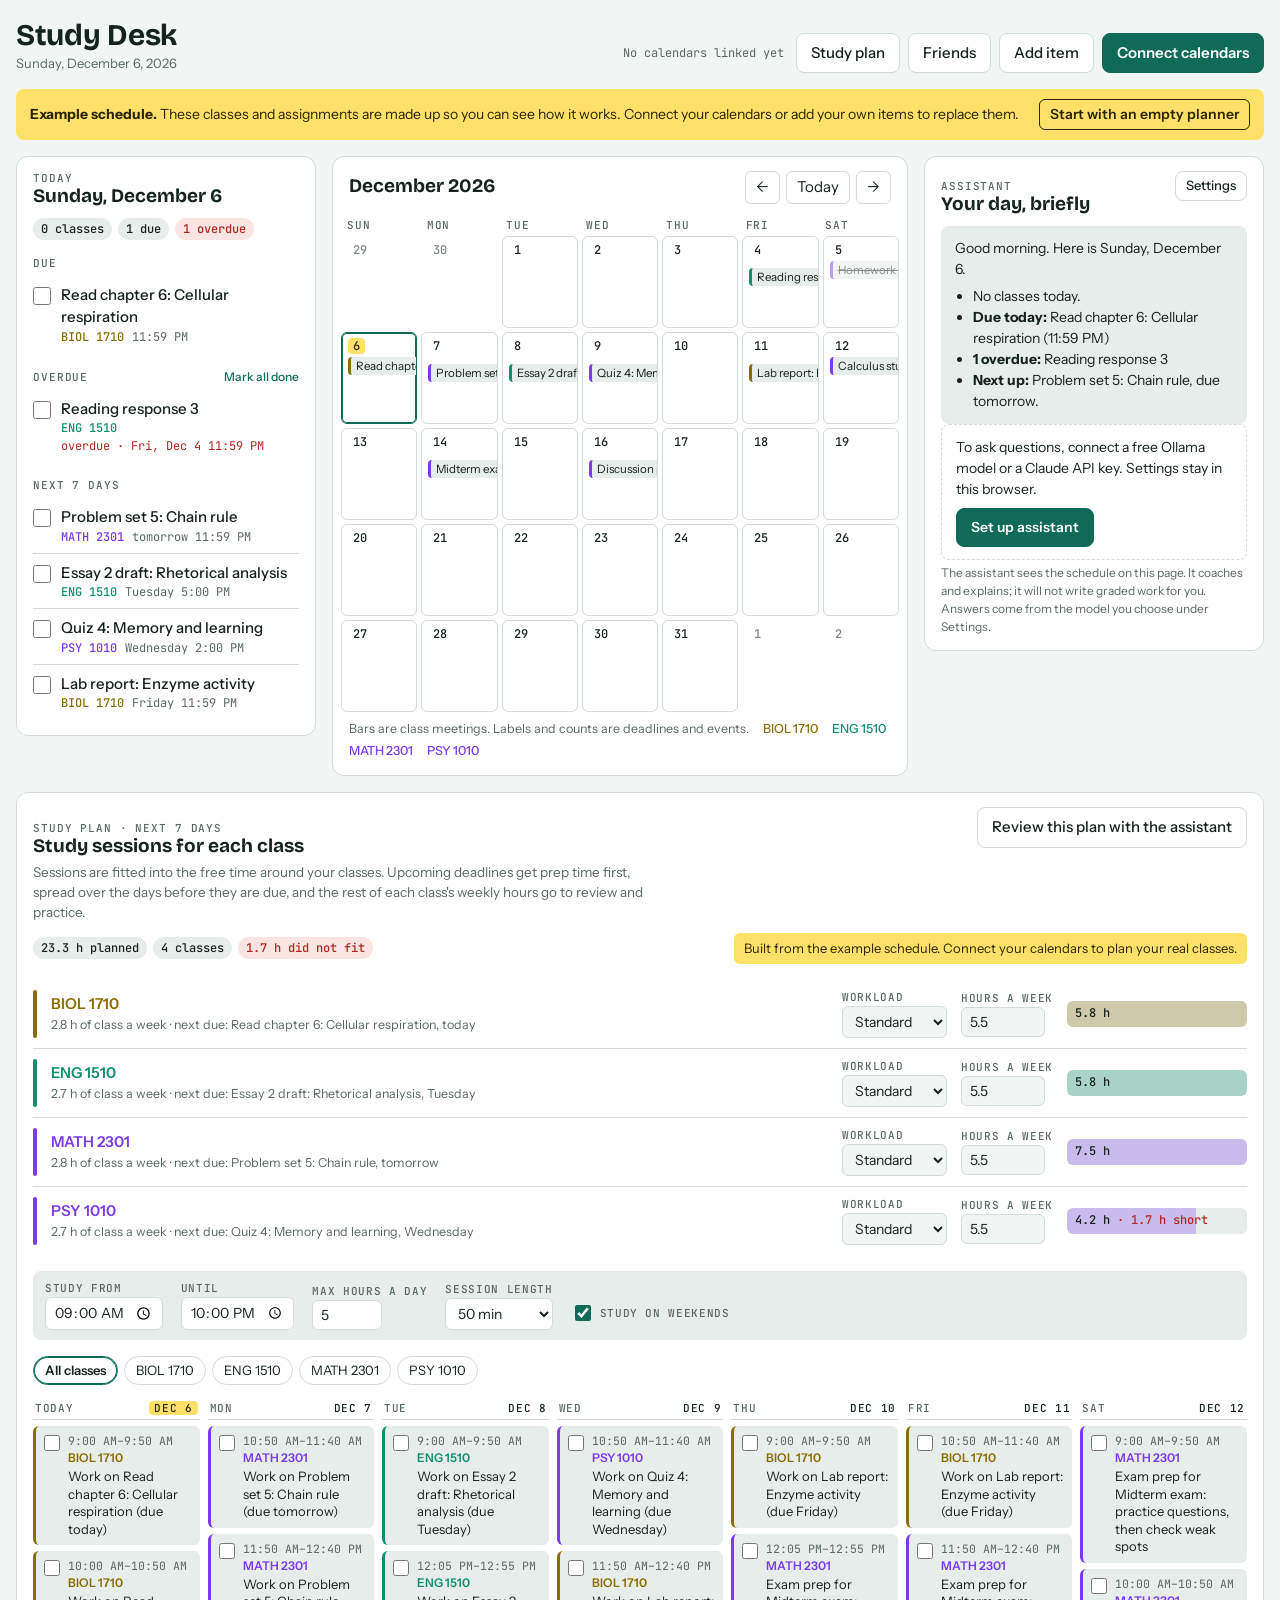
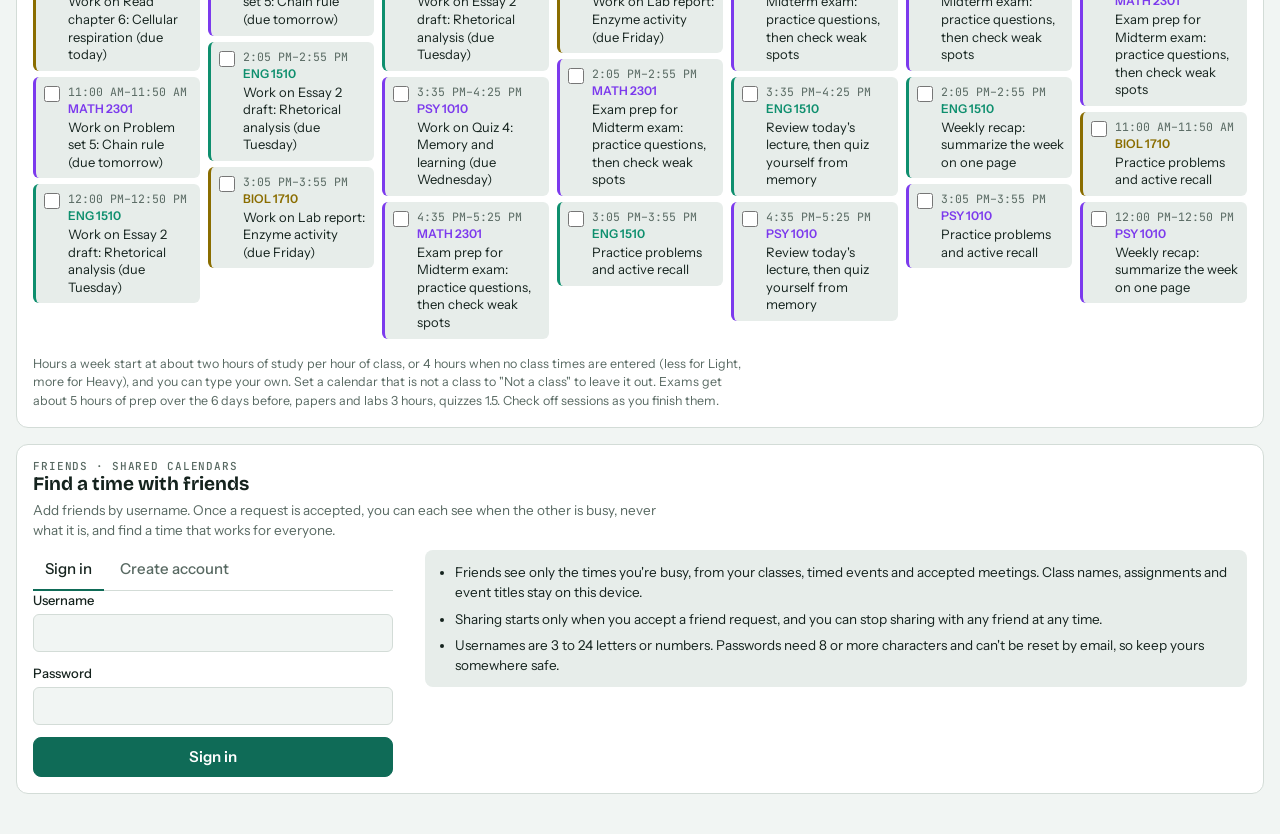
==== site/social.html @ 31e382d3 "Add friends and shared-calendar page with meeting finder (not live yet) New files only: social.html/" ====
<!doctype html>
<html lang="en">
<head>
<meta charset="utf-8">
<meta name="viewport" content="width=device-width,initial-scale=1">
<meta name="description" content="A study planner that pulls class times and due dates from Canvas, Microsoft 365 and Google Classroom, builds a study plan for each class, lets friends share busy times to find a meeting time, and includes an AI study assistant.">
<meta name="robots" content="noindex">
<title>Study Desk</title>
<link rel="preconnect" href="https://fonts.googleapis.com">
<link rel="stylesheet" href="https://fonts.googleapis.com/css2?family=Bricolage+Grotesque:opsz,wght@12..96,500;12..96,700&family=Instrument+Sans:wght@400;500;600&family=JetBrains+Mono:wght@400;500&display=swap">
<link rel="stylesheet" href="styles.css">
<link rel="stylesheet" href="plan.css">
<link rel="stylesheet" href="social.css">
</head>
<body>
<div class="wrap">
  <header class="top">
    <div class="brand">
      <h1>Study Desk</h1>
      <span class="sub" id="todayLine"></span>
    </div>
    <div class="actions">
      <span class="sync" id="sync"></span>
      <a class="btn jump" href="#studyPlan">Study plan</a>
      <a class="btn jump" href="#friends">Friends</a>
      <button class="btn" id="btnAdd">Add item</button>
      <button class="btn primary" id="btnImport">Connect calendars</button>
    </div>
  </header>

  <div class="banner" id="exBanner" hidden>
    <span><strong>Example schedule.</strong> These classes and assignments are made up so you can see how it works. Connect your calendars or add your own items to replace them.</span>
    <button id="btnClearEx">Start with an empty planner</button>
  </div>

  <div class="banner lock" id="lockBanner" hidden>
    <span><strong>Your linked calendars are ready.</strong> Enter your passphrase once to unlock them in this browser. <span class="err" id="lockErr" hidden>That passphrase did not work.</span></span>
    <form id="lockForm"><input type="password" id="lockPass" placeholder="Passphrase" aria-label="Passphrase" autocomplete="current-password"><button type="submit">Unlock</button></form>
  </div>

  <div class="grid">
    <section class="panel day" aria-labelledby="dayTitle">
      <div class="ph"><div><div class="eyebrow" id="dayEyebrow"></div><h2 id="dayTitle"></h2></div></div>
      <div class="body" id="dayBody"></div>
    </section>

    <section class="panel cal" aria-labelledby="calTitle">
      <div class="ph">
        <h2 id="calTitle"></h2>
        <div class="nav">
          <button id="prevM" aria-label="Previous month">←</button>
          <button id="todayM">Today</button>
          <button id="nextM" aria-label="Next month">→</button>
        </div>
      </div>
      <div class="dow" aria-hidden="true"><span>Sun</span><span>Mon</span><span>Tue</span><span>Wed</span><span>Thu</span><span>Fri</span><span>Sat</span></div>
      <div class="month" id="month"></div>
      <div class="legend" id="legend"></div>
    </section>

    <section class="panel assistant" aria-labelledby="asTitle">
      <div class="ph"><div><div class="eyebrow">Assistant</div><h2 id="asTitle">Your day, briefly</h2></div><button class="btn small" id="btnAI">Settings</button></div>
      <div class="brief" id="brief"></div>
      <div class="setup" id="aiSetup" hidden>
        <p>To ask questions, connect a free Ollama model or a Claude API key. Settings stay in this browser.</p>
        <button class="btn primary" id="btnAIKey">Set up assistant</button>
      </div>
      <div class="chips" id="chips">
        <button data-q="Make me a realistic hour-by-hour plan for the rest of today, built around my classes and what is due soonest.">Plan my day</button>
        <button data-q="Looking at everything due in the next week, what should I start first and why?">What first?</button>
        <button data-q="Take my biggest upcoming assignment and break it into small steps with time estimates, spread across the days I have left.">Break down a task</button>
        <button data-q="Quiz me on the topic of my next due assignment. Ask one question at a time and wait for my answer.">Quiz me</button>
      </div>
      <div class="log" id="log" aria-live="polite"></div>
      <form class="compose" id="compose">
        <textarea id="q" rows="1" placeholder="Ask about a task or topic" aria-label="Message the assistant"></textarea>
        <button class="btn primary" id="send" type="submit">Send</button>
      </form>
      <p class="fine">The assistant sees the schedule on this page. It coaches and explains; it will not write graded work for you. Answers come from the model you choose under Settings.</p>
    </section>
  </div>
  <section class="panel planp" id="studyPlan" aria-labelledby="spTitle">
    <div class="ph">
      <div>
        <div class="eyebrow">Study plan · next 7 days</div>
        <h2 id="spTitle">Study sessions for each class</h2>
        <p>Sessions are fitted into the free time around your classes. Upcoming deadlines get prep time first, spread over the days before they are due, and the rest of each class's weekly hours go to review and practice.</p>
      </div>
      <button class="btn" id="spAsk">Review this plan with the assistant</button>
    </div>
    <div class="sp-body">
      <div class="sp-head"><div class="tally" id="spSummary"></div><span class="sp-note" id="spExample" hidden>Built from the example schedule. Connect your calendars to plan your real classes.</span></div>
      <div class="sp-classes" id="spClasses"></div>
      <div class="sp-settings">
        <label>Study from<input type="time" id="spStart"></label>
        <label>Until<input type="time" id="spEnd"></label>
        <label>Max hours a day<input type="number" id="spMax" min="0.5" max="12" step="0.5"></label>
        <label>Session length<select id="spBlock"><option value="25">25 min</option><option value="50">50 min</option><option value="90">90 min</option></select></label>
        <label class="inline"><input type="checkbox" id="spWeekends">Study on weekends</label>
      </div>
      <div class="sp-filter" id="spFilter" role="group" aria-label="Show one class"></div>
      <div class="sp-week" id="spWeek"></div>
      <p class="sp-how">Hours a week start at about two hours of study per hour of class, or 4 hours when no class times are entered (less for Light, more for Heavy), and you can type your own. Set a calendar that is not a class to "Not a class" to leave it out. Exams get about 5 hours of prep over the 6 days before, papers and labs 3 hours, quizzes 1.5. Check off sessions as you finish them.</p>
    </div>
  </section>
  <section class="panel socialp" id="friends" aria-labelledby="soTitle">
    <div class="ph">
      <div>
        <div class="eyebrow">Friends · shared calendars</div>
        <h2 id="soTitle">Find a time with friends</h2>
        <p>Add friends by username. Once a request is accepted, you can each see when the other is busy, never what it is, and find a time that works for everyone.</p>
      </div>
      <div class="so-who" id="soWho"></div>
    </div>
    <div class="so-body">
      <div class="so-auth" id="soAuth">
        <div>
          <div class="tabs" role="tablist">
            <button role="tab" id="soTabIn" aria-selected="true" type="button">Sign in</button>
            <button role="tab" id="soTabUp" aria-selected="false" type="button">Create account</button>
          </div>
          <form id="soAuthForm">
            <label>Username <input type="text" id="soUser" autocomplete="username" required></label>
            <label id="soNameWrap" hidden>Your name, as friends will see it <input type="text" id="soName" autocomplete="name" maxlength="40"></label>
            <label>Password <input type="password" id="soPass" autocomplete="current-password" required minlength="8"></label>
            <button class="btn primary" type="submit" id="soAuthGo">Sign in</button>
            <div class="result bad" id="soAuthErr" hidden></div>
          </form>
        </div>
        <ul class="so-points">
          <li>Friends see only the times you're busy, from your classes, timed events and accepted meetings. Class names, assignments and event titles stay on this device.</li>
          <li>Sharing starts only when you accept a friend request, and you can stop sharing with any friend at any time.</li>
          <li>Usernames are 3 to 24 letters or numbers. Passwords need 8 or more characters and can't be reset by email, so keep yours somewhere safe.</li>
        </ul>
      </div>
      <p class="so-hint" id="soLoading" hidden>Loading your friends…</p>

      <div class="so-grid" id="soApp" hidden>
        <div class="so-col">
          <h3>Friends</h3>
          <form class="so-add" id="soAddForm">
            <input type="text" id="soAdd" placeholder="Friend's username" aria-label="Friend's username" autocomplete="off">
            <button class="btn" type="submit">Send request</button>
          </form>
          <div class="result" id="soAddMsg" hidden></div>
          <div id="soIncoming"></div>
          <ul class="so-friends" id="soFriends"></ul>
          <div id="soOutgoing"></div>
        </div>
        <div class="so-col">
          <h3>Find a meeting time</h3>
          <div class="so-pick" id="soPick" role="group" aria-label="Who is meeting"></div>
          <div class="sp-settings">
            <label>Length<select id="soDur"><option value="30">30 min</option><option value="45">45 min</option><option value="60">1 hour</option><option value="90">1.5 hours</option><option value="120">2 hours</option></select></label>
            <label>Look ahead<select id="soDays"><option value="3">3 days</option><option value="7">7 days</option><option value="14">14 days</option></select></label>
            <label>Earliest<input type="time" id="soFrom"></label>
            <label>Latest<input type="time" id="soUntil"></label>
            <label>Breathing room<select id="soBuf"><option value="0">None</option><option value="10">10 min</option><option value="15">15 min</option><option value="30">30 min</option></select></label>
          </div>
          <p class="so-hint" id="soMine" hidden>Your planner has no classes yet, so you count as free all the time. Connect your calendars above for better results.</p>
          <div class="so-heat" id="soHeat" aria-label="Hours when people are free"></div>
          <p class="so-key" id="soHeatKey"></p>
          <ol class="so-slots" id="soSlots"></ol>
          <div class="row-btns"><button class="btn" type="button" id="soAsk">Ask the assistant to pick the best time</button><button class="linkish" type="button" id="soRefresh">Refresh calendars</button></div>
        </div>
      </div>

      <div id="soMeetWrap" hidden>
        <h3>Meetings</h3>
        <ul class="so-meets" id="soMeetings"></ul>
      </div>
      <div class="so-foot" id="soFoot"><span id="soShareNote"></span><button class="linkish" type="button" id="soDelete">Delete my account</button></div>
    </div>
  </section>
</div>

<dialog id="dlgImport" aria-labelledby="impTitle">
  <div class="dlg">
    <h3 id="impTitle">Connect your calendars</h3>
    <ul class="feeds" id="feedList"></ul>
    <p class="note" id="linkNote"></p>

    <h4>1. Copy your calendar link</h4>
    <div class="tabs" role="tablist">
      <button role="tab" id="tabCanvas" data-tab="Canvas" aria-selected="true">Canvas</button>
      <button role="tab" id="tabMs" data-tab="Ms" aria-selected="false">Microsoft 365</button>
      <button role="tab" id="tabClass" data-tab="Class" aria-selected="false">Google Classroom</button>
    </div>
    <ol class="steps" id="stepsCanvas">
      <li>In Canvas, open <strong>Calendar</strong> from the left menu.</li>
      <li>Click <strong>Calendar Feed</strong> at the bottom of the right sidebar.</li>
      <li>Copy the link it shows. It ends in <code>.ics</code> and covers all your courses.</li>
    </ol>
    <ol class="steps" id="stepsMs" hidden>
      <li>Open Outlook on the web and go to <strong>Settings → Calendar → Shared calendars</strong>.</li>
      <li>Under <strong>Publish a calendar</strong>, pick your calendar, choose <strong>Can view all details</strong>, and click Publish.</li>
      <li>Copy the <strong>ICS</strong> link. If Publish is missing, your school has turned it off; use the file import below.</li>
    </ol>
    <ol class="steps" id="stepsClass" hidden>
      <li>Classroom puts each class's due dates on its own Google Calendar. Open <strong>calendar.google.com</strong> on a computer.</li>
      <li>Hover the class calendar in the left list, open <strong>Settings and sharing</strong>, and scroll to <strong>Integrate calendar</strong>.</li>
      <li>Copy the <strong>Secret address in iCal format</strong>. Repeat for each class. If it is hidden, your school has turned it off; use the file import below.</li>
    </ol>

    <h4>2. Save the links in your GitHub repository</h4>
    <ol class="steps">
      <li>In your repository, open <strong>Settings → Secrets and variables → Actions</strong>.</li>
      <li>Add a secret named <code>CALENDAR_FEEDS</code>. Put one calendar per line, as <code>Name | link</code>. For example <code>Canvas | https://…/feeds/calendars/user_abc.ics</code>.</li>
      <li>Add a secret named <code>PLANNER_PASSPHRASE</code> with a passphrase of at least 12 characters. You type it here once to unlock your schedule.</li>
      <li>Open the <strong>Actions</strong> tab and run <strong>Sync calendars and publish</strong>. After that it refreshes every hour on its own.</li>
    </ol>
    <p class="note">Why this way: Canvas, Microsoft and Google do not let a web page read these links directly, so your repository fetches them for you and publishes an encrypted copy that only your passphrase opens. Treat the links like passwords.</p>

    <h4>Or import a calendar file once</h4>
    <label>Calendar file (.ics)
      <input type="file" id="icsFile" accept=".ics,text/calendar" multiple>
    </label>
    <label>Or paste the file's text
      <textarea id="icsText" rows="2" placeholder="BEGIN:VCALENDAR ..."></textarea>
    </label>
    <div class="result" id="impResult" hidden></div>
    <div class="foot">
      <button class="btn quiet" id="impClose">Close</button>
      <button class="btn primary" id="impGo">Import file</button>
    </div>
  </div>
</dialog>

<dialog id="dlgAI" aria-labelledby="aiTitle">
  <form class="dlg" id="aiForm">
    <h3 id="aiTitle">Assistant settings</h3>
    <label>Provider
      <select id="pvProvider">
        <option value="ollama">Ollama on this computer (free, no key)</option>
        <option value="ollama-cloud">Ollama Cloud key (free, through your relay)</option>
        <option value="anthropic">Claude (Anthropic API key)</option>
      </select>
    </label>
    <div class="pv-group" id="pvLocal">
      <label>Ollama address <input type="text" id="pvHost" placeholder="http://localhost:11434" autocomplete="off"></label>
      <p class="note">Install Ollama, run <code>ollama pull llama3.2</code>, and allow this site once (see <a href="https://github.com/gurmehar-chima/study-desk/blob/main/STUDY-PLAN-AND-OLLAMA.md" target="_blank" rel="noopener">the setup guide</a>). Works only on the computer running Ollama.</p>
    </div>
    <div class="pv-group" id="pvCloud" hidden>
      <label>Relay address <input type="text" id="pvProxy" placeholder="https://study-desk-ollama.YOUR-NAME.workers.dev" autocomplete="off"></label>
      <label>Access code <input type="password" id="pvCode" autocomplete="off"></label>
      <p class="note">Ollama Cloud does not accept requests straight from web pages, so your key lives in a small free relay you set up once. Your Ollama key never goes in this page. Steps are in <a href="https://github.com/gurmehar-chima/study-desk/blob/main/STUDY-PLAN-AND-OLLAMA.md" target="_blank" rel="noopener">the setup guide</a>.</p>
    </div>
    <div class="pv-group" id="pvAnth" hidden>
      <label>Anthropic API key <input type="password" id="pvKey" placeholder="sk-ant-..." autocomplete="off"></label>
      <p class="note">Create a key at <a href="https://platform.claude.com/settings/keys" target="_blank" rel="noopener">platform.claude.com/settings/keys</a>. Each question is billed to that account.</p>
    </div>
    <label>Model
      <input type="text" id="pvModel" list="pvModels" autocomplete="off" style="border:1px solid var(--line);background:var(--bg);border-radius:6px;padding:7px 9px;font-weight:400">
      <datalist id="pvModels"></datalist>
    </label>
    <div class="row-btns"><button class="btn" type="button" id="pvTest">Test connection</button></div>
    <div class="result" id="pvResult" hidden></div>
    <input type="hidden" id="aiKey"><input type="hidden" id="aiModel">
    <p class="note">Settings are stored only in this browser. Do not save a key on a shared computer.</p>
    <div class="foot">
      <button class="btn danger quiet" type="button" id="aiRemove">Disconnect</button>
      <span class="sp"></span>
      <button class="btn quiet" type="button" id="aiCancel">Cancel</button>
      <button class="btn primary" type="submit">Save</button>
    </div>
  </form>
</dialog>

<dialog id="dlgItem" aria-labelledby="itTitle">
  <form class="dlg" id="itemForm">
    <h3 id="itTitle">Add item</h3>
    <div class="two">
      <label>Type
        <select id="fKind"><option value="due">Assignment or deadline</option><option value="event">Event</option><option value="class">Class (repeats weekly)</option></select>
      </label>
      <label>Course
        <input type="text" id="fCourse" placeholder="BIOL 1710" list="courseList"><datalist id="courseList"></datalist>
      </label>
    </div>
    <label>Title
      <input type="text" id="fTitle" required placeholder="Lab report">
    </label>
    <div class="two" id="oneOff">
      <label>Date <input type="date" id="fDate"></label>
      <label><span id="fTimeLbl">Due time</span> <input type="time" id="fTime"></label>
    </div>
    <div id="classFields" hidden>
      <div class="days" id="fDays"></div>
    </div>
    <div class="two" id="rangeFields" hidden>
      <label>Starts <input type="time" id="fStart"></label>
      <label>Ends <input type="time" id="fEnd"></label>
      <label>First day of term <input type="date" id="fFrom"></label>
      <label>Last day of term <input type="date" id="fUntil"></label>
    </div>
    <label id="whereWrap" hidden>Location <input type="text" id="fWhere" placeholder="Science Hall 104"></label>
    <div class="result bad" id="itErr" hidden></div>
    <div class="foot">
      <button class="btn danger quiet" type="button" id="itDelete" hidden>Delete</button>
      <span class="sp"></span>
      <button class="btn quiet" type="button" id="itCancel">Cancel</button>
      <button class="btn primary" type="submit">Save</button>
    </div>
  </form>
</dialog>
<dialog id="dlgMeet" aria-labelledby="meetTitleH">
  <form class="dlg" id="meetForm">
    <h3 id="meetTitleH">Propose this time</h3>
    <p class="note" id="meetWhen"></p>
    <label>What is it? <input type="text" id="meetTitle" maxlength="80" placeholder="Calc study session" style="border:1px solid var(--line);background:var(--bg);border-radius:6px;padding:7px 9px;font-weight:400"></label>
    <p class="note">Each friend gets an invite in their Friends section and can accept or decline. Accepted meetings count as busy for everyone.</p>
    <div class="result bad" id="meetErr" hidden></div>
    <div class="foot"><button class="btn quiet" type="button" id="meetCancel">Cancel</button><button class="btn primary" type="submit">Send invite</button></div>
  </form>
</dialog>

<dialog id="dlgDelete" aria-labelledby="delH">
  <form class="dlg" id="delForm">
    <h3 id="delH">Delete your Study Desk friends account?</h3>
    <p class="note">This removes your account, friends, shared busy times and meeting invites from the server. Your planner on this device is not affected.</p>
    <label>Password <input type="password" id="soDelPass" autocomplete="current-password" required style="border:1px solid var(--line);background:var(--bg);border-radius:6px;padding:7px 9px;font-weight:400"></label>
    <div class="result bad" id="soDelErr" hidden></div>
    <div class="foot"><button class="btn quiet" type="button" id="delCancel">Keep my account</button><button class="btn danger" type="submit">Delete account</button></div>
  </form>
</dialog>

<script src="ai-providers.js"></script>
<script src="planner.js"></script>
<script src="study-plan.js"></script>
<script src="social.js"></script>
</body>
</html>
---- site/styles.css ----
/* Layout: a planner spread. Day agenda on the left, month grid in the middle, assistant on the right; stacks to one column on a phone. */
:root{
  --bg:#F1F5F3; --surface:#FFFFFF; --sunk:#E7EDEA; --ink:#15231E; --muted:#586962; --line:#D3DCD7;
  --accent:#0F6B57; --accent-ink:#FFFFFF; --mark:#FFE169; --mark-ink:#2B2400;
  --late:#B3261E; --late-bg:#FBE4E1;
  --c1:#2F6FDE; --c2:#C2410C; --c3:#7C3AED; --c4:#0E8F6E; --c5:#BE185D; --c6:#8A6D00;
  --display:"Bricolage Grotesque","Trebuchet MS",system-ui,sans-serif;
  --body:"Instrument Sans",system-ui,-apple-system,"Segoe UI",sans-serif;
  --mono:"JetBrains Mono",ui-monospace,Menlo,Consolas,monospace;
}
@media (prefers-color-scheme: dark){ :root:not([data-theme="light"]){
  --bg:#0F1715; --surface:#17211E; --sunk:#1F2B27; --ink:#E5EEEA; --muted:#93A39C; --line:#2B3934;
  --accent:#5FD0B1; --accent-ink:#06231B; --mark:#E9C84A; --mark-ink:#1F1A00;
  --late:#FF8A80; --late-bg:#3A1C1A;
  --c1:#7FA8FF; --c2:#FF9A62; --c3:#B79CFF; --c4:#5FD0B1; --c5:#FF85B8; --c6:#E5C454;
  color-scheme:dark } }
:root[data-theme="dark"]{
  --bg:#0F1715; --surface:#17211E; --sunk:#1F2B27; --ink:#E5EEEA; --muted:#93A39C; --line:#2B3934;
  --accent:#5FD0B1; --accent-ink:#06231B; --mark:#E9C84A; --mark-ink:#1F1A00;
  --late:#FF8A80; --late-bg:#3A1C1A;
  --c1:#7FA8FF; --c2:#FF9A62; --c3:#B79CFF; --c4:#5FD0B1; --c5:#FF85B8; --c6:#E5C454;
  color-scheme:dark }

*{box-sizing:border-box}
[hidden]{display:none!important}
html{color-scheme:light dark}
body{margin:0}
img{max-width:100%}
body{background:var(--bg);color:var(--ink);font:400 15px/1.5 var(--body);padding-inline:16px;padding-block:20px 40px}
button,input,select,textarea{font:inherit;color:inherit}
button{cursor:pointer}
:focus-visible{outline:2px solid var(--accent);outline-offset:2px}
.wrap{max-width:1320px;margin-inline:auto;display:flex;flex-direction:column;gap:16px}

header.top{display:flex;flex-wrap:wrap;align-items:flex-end;gap:12px 20px;justify-content:space-between}
.brand{display:flex;flex-direction:column;gap:2px;min-width:0}
.brand h1{font:700 30px/1.05 var(--display);margin:0;letter-spacing:-.01em}
.brand .sub{color:var(--muted);font-size:13px}
.actions{display:flex;flex-wrap:wrap;gap:8px;align-items:center}
.sync{font:400 12px var(--mono);color:var(--muted);margin-right:4px}
.btn{border:1px solid var(--line);background:var(--surface);border-radius:8px;padding:8px 14px;font-weight:500}
.btn:hover{border-color:var(--accent)}
.btn.primary{background:var(--accent);color:var(--accent-ink);border-color:var(--accent);font-weight:600}
.btn.quiet{background:transparent}
.btn.danger{color:var(--late)}
.btn:disabled{opacity:.5;cursor:default}

.banner{background:var(--mark);color:var(--mark-ink);border-radius:8px;padding:10px 14px;display:flex;flex-wrap:wrap;gap:8px 16px;align-items:center;justify-content:space-between;font-size:14px}
.banner button{background:transparent;border:1px solid currentColor;color:inherit;border-radius:6px;padding:4px 10px;font-weight:600}

.grid{display:grid;gap:16px;grid-template-columns:300px minmax(0,1fr) 340px;align-items:start}
@media (max-width:1150px){ .grid{grid-template-columns:300px minmax(0,1fr)} .assistant{grid-column:1 / -1} }
@media (max-width:760px){ .grid{grid-template-columns:minmax(0,1fr)} }
.panel{background:var(--surface);border:1px solid var(--line);border-radius:12px;min-width:0}
.panel > .ph{padding:14px 16px 10px;display:flex;align-items:baseline;justify-content:space-between;gap:8px;flex-wrap:wrap}
.panel h2{font:700 19px/1.2 var(--display);margin:0;text-wrap:balance}
.eyebrow{font:500 11px var(--mono);letter-spacing:.08em;text-transform:uppercase;color:var(--muted)}

/* day panel */
.day .body{padding:0 16px 16px;display:flex;flex-direction:column;gap:16px}
.tally{display:flex;flex-wrap:wrap;gap:6px}
.pill{font:500 12px var(--mono);padding:3px 8px;border-radius:999px;background:var(--sunk);color:var(--ink)}
.pill.late{background:var(--late-bg);color:var(--late)}
.sec{display:flex;flex-direction:column;gap:6px}
.rows{display:flex;flex-direction:column;list-style:none;margin:0;padding:0}
.row{display:grid;grid-template-columns:auto minmax(0,1fr);gap:10px;padding:8px 0;border-top:1px solid var(--line);align-items:start}
.rows .row:first-child{border-top:0}
.row .t{font-weight:500;overflow-wrap:anywhere}
.row .m{font:400 12px var(--mono);color:var(--muted);display:flex;flex-wrap:wrap;gap:2px 8px}
.row.done .t{text-decoration:line-through;color:var(--muted)}
.row .late{color:var(--late)}
.row input[type=checkbox]{width:18px;height:18px;margin:3px 0 0;accent-color:var(--accent)}
.swatch{width:4px;align-self:stretch;border-radius:2px;background:var(--cc,var(--muted));min-height:34px}
.tag{color:var(--cc,var(--muted));font-weight:500}
.linkish{background:none;border:0;padding:0;text-align:left;font-weight:500;color:inherit}
.linkish:hover{text-decoration:underline}
.empty{color:var(--muted);font-size:14px;margin:0}
a{color:var(--accent)}

/* calendar */
.cal .nav{display:flex;gap:6px;align-items:center}
.cal .nav button{border:1px solid var(--line);background:var(--surface);border-radius:6px;padding:4px 10px}
.dow,.month{display:grid;grid-template-columns:repeat(7,minmax(0,1fr))}
.dow{padding:0 8px;font:500 11px var(--mono);letter-spacing:.08em;text-transform:uppercase;color:var(--muted)}
.dow span{padding:4px 6px}
.month{padding:0 8px 8px;gap:4px}
.cell{border:1px solid var(--line);background:var(--surface);border-radius:6px;min-height:92px;padding:5px 6px;text-align:left;display:flex;flex-direction:column;gap:3px;min-width:0;overflow:hidden}
.cell.out{background:transparent;border-color:transparent;opacity:.55}
.cell.sel{border-color:var(--accent);box-shadow:inset 0 0 0 1px var(--accent)}
.cell .n{font:500 12px var(--mono);font-variant-numeric:tabular-nums;display:inline-block;padding:0 5px;border-radius:4px;align-self:flex-start}
.cell.today .n{background:var(--mark);color:var(--mark-ink)}
.bars{display:flex;gap:2px;height:4px}
.bars i{flex:1;max-width:18px;border-radius:2px;background:var(--cc,var(--muted))}
.chip{font-size:11.5px;line-height:1.25;padding:2px 5px;border-radius:4px;background:var(--sunk);border-left:3px solid var(--cc,var(--muted));white-space:nowrap;overflow:hidden;text-overflow:ellipsis}
.chip.done{opacity:.5;text-decoration:line-through}
.more,.cnt{font:400 11px var(--mono);color:var(--muted)}
.cnt{display:none;align-self:flex-start;background:var(--sunk);color:var(--ink);border-radius:999px;padding:0 6px}
.legend{padding:0 16px 14px;color:var(--muted);font-size:12.5px;display:flex;flex-wrap:wrap;gap:4px 14px}
.legend b{font-weight:500;color:var(--cc)}
@media (max-width:640px){ .cell{min-height:58px;padding:4px} .chip,.more{display:none} .cnt{display:block} .dow span{padding:4px 2px} }

/* assistant */
.assistant{display:flex;flex-direction:column}
.brief{margin:0 16px;padding:12px 14px;background:var(--sunk);border-radius:8px;font-size:14px}
.brief p{margin:0 0 6px} .brief ul{margin:0;padding-left:18px} .brief p:last-child{margin-bottom:0}
.log{padding:12px 16px;display:flex;flex-direction:column;gap:10px;max-height:420px;overflow-y:auto}
.log:empty{display:none}
.msg{padding:9px 12px;border-radius:10px;font-size:14px;max-width:92%;overflow-wrap:anywhere}
.msg.u{align-self:flex-end;background:var(--accent);color:var(--accent-ink)}
.msg.a{align-self:flex-start;background:var(--sunk)}
.msg p{margin:0 0 6px} .msg p:last-child{margin-bottom:0} .msg ul{margin:0 0 6px;padding-left:18px}
.msg code{font:400 12.5px var(--mono)}
.chips{display:flex;flex-wrap:wrap;gap:6px;padding:12px 16px 0}
.chips button{border:1px solid var(--line);background:var(--surface);border-radius:999px;padding:5px 11px;font-size:13px}
.chips button:hover{border-color:var(--accent);color:var(--accent)}
.compose{display:flex;gap:8px;padding:12px 16px 16px;align-items:flex-end}
.compose textarea{flex:1;min-width:0;resize:none;border:1px solid var(--line);background:var(--bg);border-radius:8px;padding:8px 10px;min-height:42px;max-height:140px}
.fine{padding:0 16px 14px;color:var(--muted);font-size:12px;margin:0}

/* dialogs */
dialog{border:1px solid var(--line);border-radius:12px;background:var(--surface);color:var(--ink);padding:0;width:min(560px,calc(100vw - 32px));max-height:calc(100vh - 40px)}
dialog::backdrop{background:rgba(8,16,13,.55)}
.dlg{padding:18px;display:flex;flex-direction:column;gap:14px}
.dlg h3{font:700 20px/1.2 var(--display);margin:0}
.dlg label{display:flex;flex-direction:column;gap:4px;font-size:13px;font-weight:500;min-width:0}
.dlg input[type=text],.dlg input[type=date],.dlg input[type=time],.dlg select,.dlg textarea{border:1px solid var(--line);background:var(--bg);border-radius:6px;padding:7px 9px;font-weight:400;min-width:0;width:100%}
.two{display:grid;grid-template-columns:repeat(2,minmax(0,1fr));gap:12px}
@media (max-width:460px){ .two{grid-template-columns:minmax(0,1fr)} }
.days{display:flex;flex-wrap:wrap;gap:6px}
.days label{flex-direction:row;align-items:center;gap:4px;border:1px solid var(--line);border-radius:6px;padding:4px 8px;font:400 12px var(--mono)}
.foot{display:flex;gap:8px;justify-content:flex-end;flex-wrap:wrap}
.foot .sp{flex:1}
.tabs{display:flex;gap:4px;border-bottom:1px solid var(--line)}
.tabs button{border:0;background:none;padding:8px 12px;font-weight:500;color:var(--muted);border-bottom:2px solid transparent;margin-bottom:-1px}
.tabs button[aria-selected=true]{color:var(--ink);border-bottom-color:var(--accent)}
.steps{margin:0;padding-left:20px;display:flex;flex-direction:column;gap:6px;font-size:14px}
.note{font-size:13px;color:var(--muted);margin:0}
.result{font-size:14px;padding:8px 10px;border-radius:6px;background:var(--sunk)}
.result.bad{background:var(--late-bg);color:var(--late)}
@media (prefers-reduced-motion:no-preference){ .btn,.cell,.chips button{transition:border-color .15s} }

/* standalone additions */
.banner.lock{background:var(--surface);color:var(--ink);border:1px solid var(--accent)}
.banner.lock form{display:flex;gap:8px;flex-wrap:wrap;align-items:center}
.banner.lock input{border:1px solid var(--line);background:var(--bg);border-radius:6px;padding:6px 9px;min-width:0;width:220px;max-width:100%}
.banner.lock button{background:var(--accent);color:var(--accent-ink);border-color:var(--accent)}
.banner .err{color:var(--late);font-weight:500}
.setup{margin:0 16px 4px;padding:12px 14px;border:1px dashed var(--line);border-radius:8px;font-size:14px;display:flex;flex-direction:column;gap:8px;align-items:flex-start}
.setup p{margin:0}
.feeds{list-style:none;margin:0;padding:0;display:flex;flex-direction:column;gap:4px;font-size:14px}
.feeds li{display:flex;gap:8px;justify-content:space-between;padding:6px 10px;background:var(--sunk);border-radius:6px}
.feeds .bad{color:var(--late)}
.dlg h4{font:600 14px var(--body);margin:4px 0 0}
.dlg code{font:400 12.5px var(--mono);background:var(--sunk);padding:1px 5px;border-radius:4px;overflow-wrap:anywhere}
.dlg{overflow-y:auto;max-height:calc(100vh - 42px)}
.ph .btn.small{padding:4px 10px;font-size:13px}
---- site/plan.css ----
/* Study Desk: styles for the study plan section and assistant setup on plan.html.
 * Builds on the tokens defined in styles.css. */
.top .jump{text-decoration:none;color:inherit;display:inline-flex;align-items:center}

.planp{display:flex;flex-direction:column}
.planp .ph p{margin:4px 0 0;color:var(--muted);font-size:13.5px;max-width:70ch}
.sp-body{padding:0 16px 16px;display:flex;flex-direction:column;gap:16px}
.sp-head{display:flex;flex-wrap:wrap;gap:8px;align-items:center;justify-content:space-between}
.sp-note{background:var(--mark);color:var(--mark-ink);border-radius:6px;padding:6px 10px;font-size:13px}

.sp-classes{display:flex;flex-direction:column}
.sp-row{display:grid;grid-template-columns:4px minmax(0,1fr) auto auto minmax(140px,180px);gap:8px 14px;align-items:center;padding:10px 0;border-top:1px solid var(--line)}
.sp-row:first-child{border-top:0}
.sp-row .swatch{min-height:36px;background:var(--cc)}
.sp-name{display:flex;flex-direction:column;min-width:0}
.sp-name strong{font-weight:600;color:var(--cc)}
.sp-name span{font-size:12.5px;color:var(--muted);overflow-wrap:anywhere}
.sp-field{display:flex;flex-direction:column;gap:2px;font:500 11px var(--mono);letter-spacing:.06em;text-transform:uppercase;color:var(--muted)}
.sp-field select,.sp-field input{font:400 14px var(--body);letter-spacing:0;text-transform:none;color:var(--ink);border:1px solid var(--line);background:var(--bg);border-radius:6px;padding:5px 8px;min-width:0}
.sp-field input{width:84px}
.sp-meter{position:relative;height:26px;border-radius:6px;background:var(--sunk);overflow:hidden}
.sp-meter i{position:absolute;inset:0 auto 0 0;background:var(--cc);opacity:.28}
.sp-meter span{position:relative;display:block;padding:4px 8px;font:500 12px var(--mono);font-variant-numeric:tabular-nums}
.sp-meter .late,.planp .late{color:var(--late);font-weight:500}
@media (max-width:760px){
  .sp-row{grid-template-columns:4px minmax(0,1fr) auto;}
  .sp-row .sp-meter{grid-column:2 / -1}
  .sp-row .sp-field:nth-of-type(2){grid-column:3}
}
@media (max-width:460px){ .sp-row{grid-template-columns:4px minmax(0,1fr)} .sp-row .sp-field,.sp-row .sp-meter{grid-column:2} }

.sp-settings{display:flex;flex-wrap:wrap;gap:10px 18px;align-items:flex-end;padding:10px 12px;background:var(--sunk);border-radius:8px}
.sp-settings label{display:flex;flex-direction:column;gap:2px;font:500 11px var(--mono);letter-spacing:.06em;text-transform:uppercase;color:var(--muted)}
.sp-settings input,.sp-settings select{font:400 14px var(--body);letter-spacing:0;text-transform:none;color:var(--ink);border:1px solid var(--line);background:var(--surface);border-radius:6px;padding:5px 8px}
.sp-settings input[type=number]{width:70px}
.sp-settings label.inline{flex-direction:row;align-items:center;gap:6px;padding-bottom:6px}
.sp-settings input[type=checkbox]{width:16px;height:16px;accent-color:var(--accent)}

.sp-filter{display:flex;flex-wrap:wrap;gap:6px}
.sp-filter:empty{display:none}
.sp-filter button{border:1px solid var(--line);background:var(--surface);border-radius:999px;padding:4px 11px;font-size:13px}
.sp-filter button[aria-pressed=true]{border-color:var(--cc,var(--accent));box-shadow:inset 0 0 0 1px var(--cc,var(--accent));font-weight:600}

.sp-week{display:grid;grid-template-columns:repeat(7,minmax(0,1fr));gap:8px;overflow-x:auto}
@media (max-width:1100px){ .sp-week{grid-template-columns:repeat(4,minmax(0,1fr))} }
@media (max-width:760px){ .sp-week{grid-template-columns:repeat(2,minmax(0,1fr))} }
@media (max-width:460px){ .sp-week{grid-template-columns:minmax(0,1fr)} }
.sp-day{display:flex;flex-direction:column;gap:6px;min-width:0}
.sp-dh{display:flex;justify-content:space-between;align-items:baseline;font:500 11px var(--mono);letter-spacing:.06em;text-transform:uppercase;color:var(--muted);padding:0 2px 4px;border-bottom:1px solid var(--line)}
.sp-dh b{font-weight:500;color:var(--ink)}
.sp-day.today .sp-dh b{background:var(--mark);color:var(--mark-ink);padding:0 5px;border-radius:4px}
.sp-block{display:grid;grid-template-columns:auto minmax(0,1fr);gap:1px 8px;padding:7px 8px;border-radius:6px;background:var(--sunk);border-left:3px solid var(--cc);cursor:pointer;font-size:13px}
.sp-block input{grid-row:1 / span 3;margin:2px 0 0;width:16px;height:16px;accent-color:var(--accent)}
.sp-bt{font:400 11.5px var(--mono);color:var(--muted);font-variant-numeric:tabular-nums}
.sp-bc{font-weight:600;color:var(--cc);font-size:12px}
.sp-bn{line-height:1.35;overflow-wrap:anywhere}
.sp-block.done .sp-bn{text-decoration:line-through;color:var(--muted)}
.sp-free{margin:0;color:var(--muted);font-size:13px;padding:6px 2px}
.sp-how{margin:0;color:var(--muted);font-size:12.5px;max-width:90ch}

/* assistant setup dialog */
.pv-group{display:flex;flex-direction:column;gap:12px}
.dlg .pv-group input{border:1px solid var(--line);background:var(--bg);border-radius:6px;padding:7px 9px;font-weight:400;min-width:0;width:100%}
.dlg .row-btns{display:flex;gap:8px;flex-wrap:wrap;align-items:center}

/* overdue list header with "Mark all done" */
.sec-h{display:flex;align-items:baseline;justify-content:space-between;gap:8px}
.mark-all{font:500 12px var(--body);color:var(--accent)}
---- site/social.css ----
/* Study Desk: friends and meeting finder on social.html. Uses tokens from styles.css. */
.socialp{display:flex;flex-direction:column}
.socialp .ph p{margin:4px 0 0;color:var(--muted);font-size:13.5px;max-width:70ch}
.so-who{display:flex;gap:10px;align-items:baseline;flex-wrap:wrap;font-size:13.5px;color:var(--muted)}
.so-who strong{color:var(--ink);font-weight:600}
.so-body{padding:0 16px 16px;display:flex;flex-direction:column;gap:18px}
.so-body h3{font:700 16px/1.2 var(--display);margin:0 0 8px}
.so-hint{color:var(--muted);font-size:13.5px;list-style:none}

.so-auth{display:grid;grid-template-columns:minmax(0,360px) minmax(0,1fr);gap:16px 32px;align-items:start}
@media (max-width:760px){.so-auth{grid-template-columns:minmax(0,1fr)}}
.so-auth form{display:flex;flex-direction:column;gap:12px}
.so-auth label{display:flex;flex-direction:column;gap:4px;font-size:13px;font-weight:500}
.so-auth input{border:1px solid var(--line);background:var(--bg);border-radius:6px;padding:8px 10px;font-weight:400;min-width:0}
.so-points{margin:0;padding:12px 14px 12px 30px;background:var(--sunk);border-radius:8px;font-size:13.5px;display:flex;flex-direction:column;gap:6px}

.so-grid{display:grid;grid-template-columns:minmax(0,340px) minmax(0,1fr);gap:24px}
@media (max-width:900px){.so-grid{grid-template-columns:minmax(0,1fr)}}
.so-col{display:flex;flex-direction:column;gap:10px;min-width:0}
.so-add{display:flex;gap:8px}
.so-add input{flex:1;min-width:0;border:1px solid var(--line);background:var(--bg);border-radius:6px;padding:7px 10px}
.so-list,.so-friends{list-style:none;margin:0;padding:0;display:flex;flex-direction:column}
.so-person{display:flex;align-items:center;gap:10px;padding:8px 0;border-top:1px solid var(--line);flex-wrap:wrap}
.so-list .so-person:first-child,.so-friends .so-person:first-child{border-top:0}
.so-av{width:30px;height:30px;border-radius:50%;display:grid;place-items:center;background:var(--cc);color:var(--surface);font:700 13px var(--body);flex:none}
.so-pn{display:flex;flex-direction:column;min-width:0;flex:1}
.so-pn strong{font-weight:600}
.so-pn span{font-size:12.5px;color:var(--muted);overflow-wrap:anywhere}
.so-acts{display:flex;gap:8px;align-items:center;flex-wrap:wrap}
.so-share{display:flex;align-items:center;gap:5px;font-size:12.5px;color:var(--muted)}
.so-share input{accent-color:var(--accent)}
.so-rm{color:var(--late);font-size:12.5px}
.btn.small{padding:4px 10px;font-size:13px}

.so-pick{display:flex;flex-wrap:wrap;gap:6px}
.so-chip{display:inline-flex;align-items:center;gap:6px;border:1px solid var(--line);border-radius:999px;padding:4px 11px;font-size:13px;cursor:pointer;background:var(--surface)}
.so-chip input{position:absolute;opacity:0;pointer-events:none}
.so-chip::before{content:"";width:9px;height:9px;border-radius:50%;background:var(--cc);opacity:.35}
.so-chip.on{border-color:var(--cc);box-shadow:inset 0 0 0 1px var(--cc);font-weight:600}
.so-chip.on::before{opacity:1}
.so-chip:focus-within{outline:2px solid var(--accent);outline-offset:2px}

.so-heat{overflow-x:auto;display:flex;flex-direction:column;gap:2px;padding-bottom:2px}
.so-hrow{display:grid;grid-template-columns:78px repeat(var(--cols,14),minmax(16px,1fr));gap:2px;min-width:calc(78px + var(--cols,14) * 18px)}
.so-hhead span{font:400 10px var(--mono);color:var(--muted);text-align:left}
.so-hday{font:500 11px var(--mono);color:var(--muted);white-space:nowrap;align-self:center}
.so-cell{height:18px;border-radius:3px;background:color-mix(in srgb,var(--accent) calc(var(--f) * 55%),var(--sunk))}
.so-cell.all{background:var(--accent)}
.so-cell.past{background:var(--sunk);opacity:.45}
.so-key{margin:0;color:var(--muted);font-size:12.5px}

.so-slots{list-style:none;margin:0;padding:0;display:flex;flex-direction:column;gap:6px}
.so-slot{display:flex;align-items:center;justify-content:space-between;gap:10px;padding:9px 12px;background:var(--sunk);border-radius:8px;border-left:3px solid var(--accent);flex-wrap:wrap}
.so-slot div{display:flex;flex-direction:column;min-width:0}
.so-slot strong{font-weight:600;font-variant-numeric:tabular-nums}
.so-slot span{font-size:12.5px;color:var(--muted)}

.so-meets{list-style:none;margin:0;padding:0;display:flex;flex-direction:column}
.so-meet{display:flex;justify-content:space-between;align-items:center;gap:10px;padding:10px 0;border-top:1px solid var(--line);flex-wrap:wrap}
.so-meet:first-child{border-top:0}
.so-mt{display:flex;flex-direction:column;min-width:0;gap:1px}
.so-mt span{font-size:12.5px;color:var(--muted)}
.so-r{font:500 11.5px var(--mono)}
.so-r.accepted{color:var(--accent)}
.so-r.declined{color:var(--late)}
.so-r.pending{color:var(--muted)}
.so-foot{display:flex;gap:16px;flex-wrap:wrap;align-items:center;font-size:12.5px;color:var(--muted);border-top:1px solid var(--line);padding-top:12px}
.so-foot .linkish{font-size:12.5px}

#soRefresh{color:var(--accent);font-size:13px}
.so-col .row-btns{gap:14px}
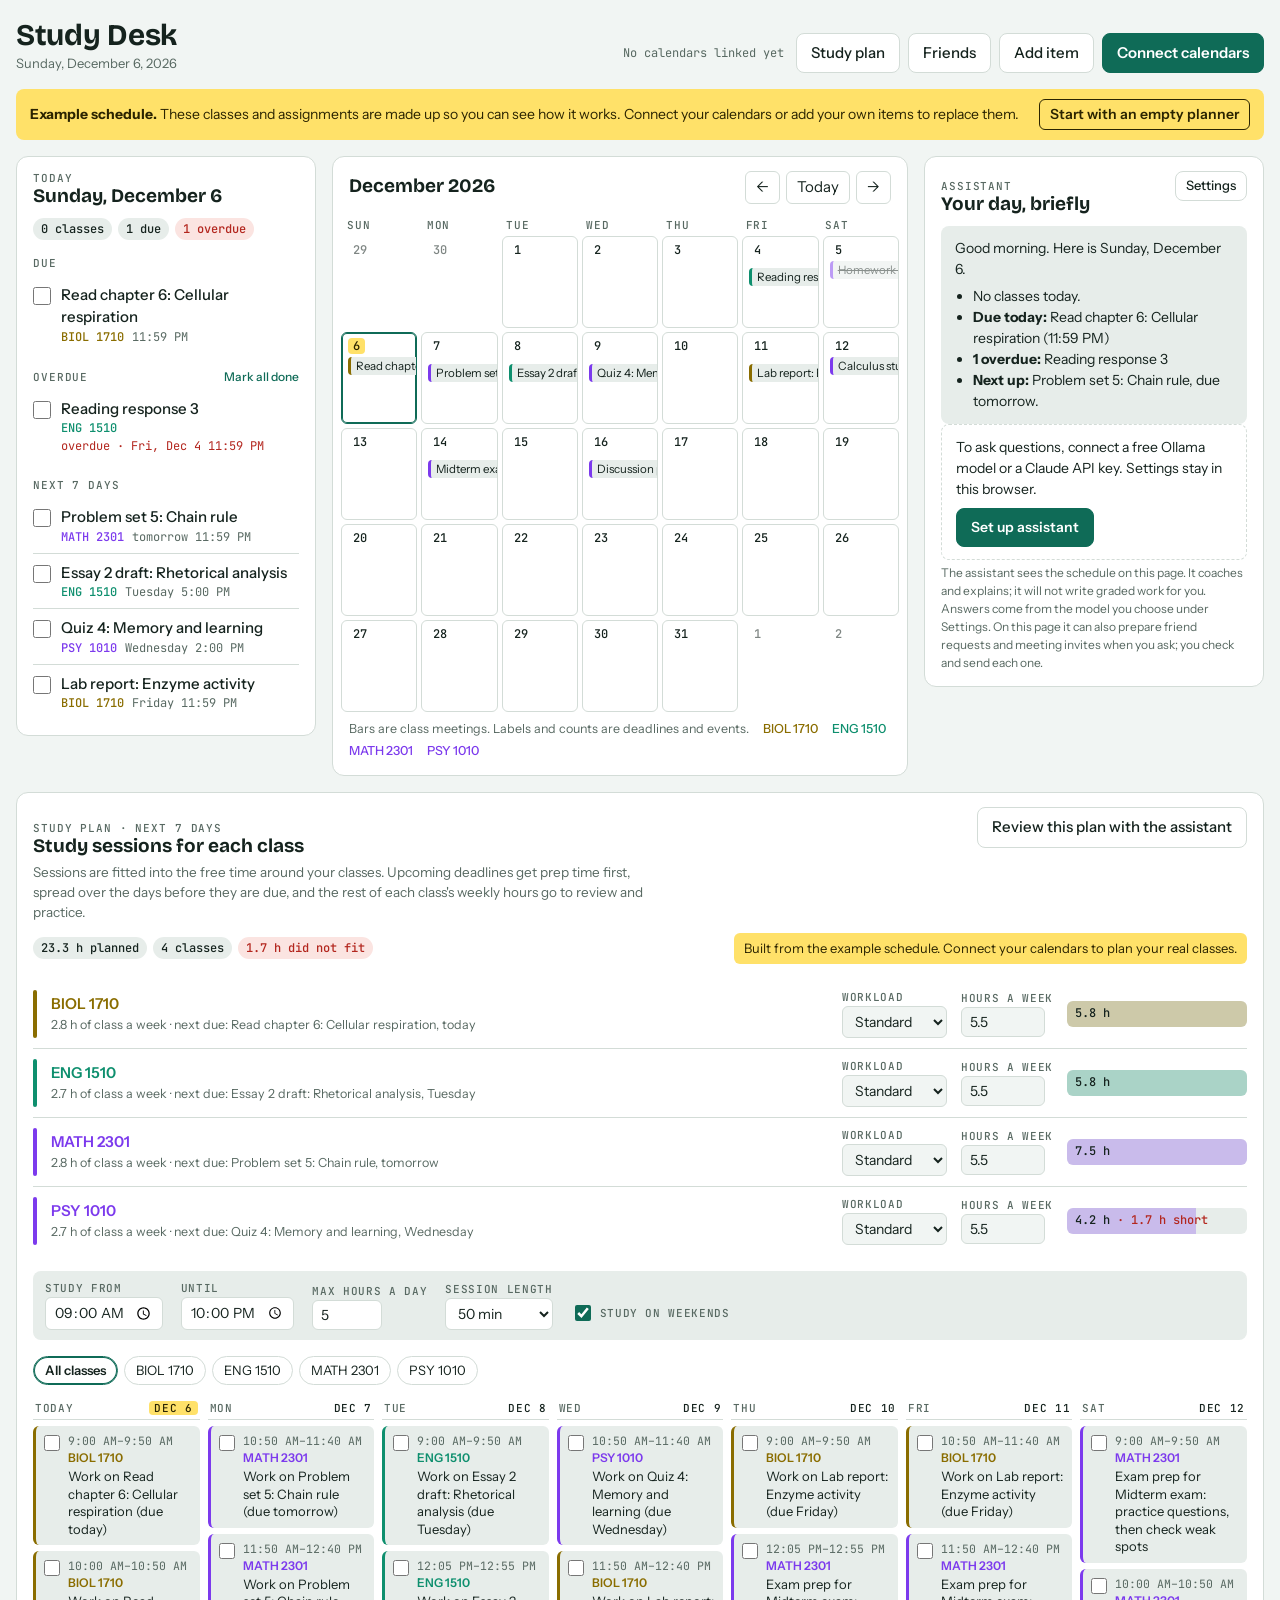
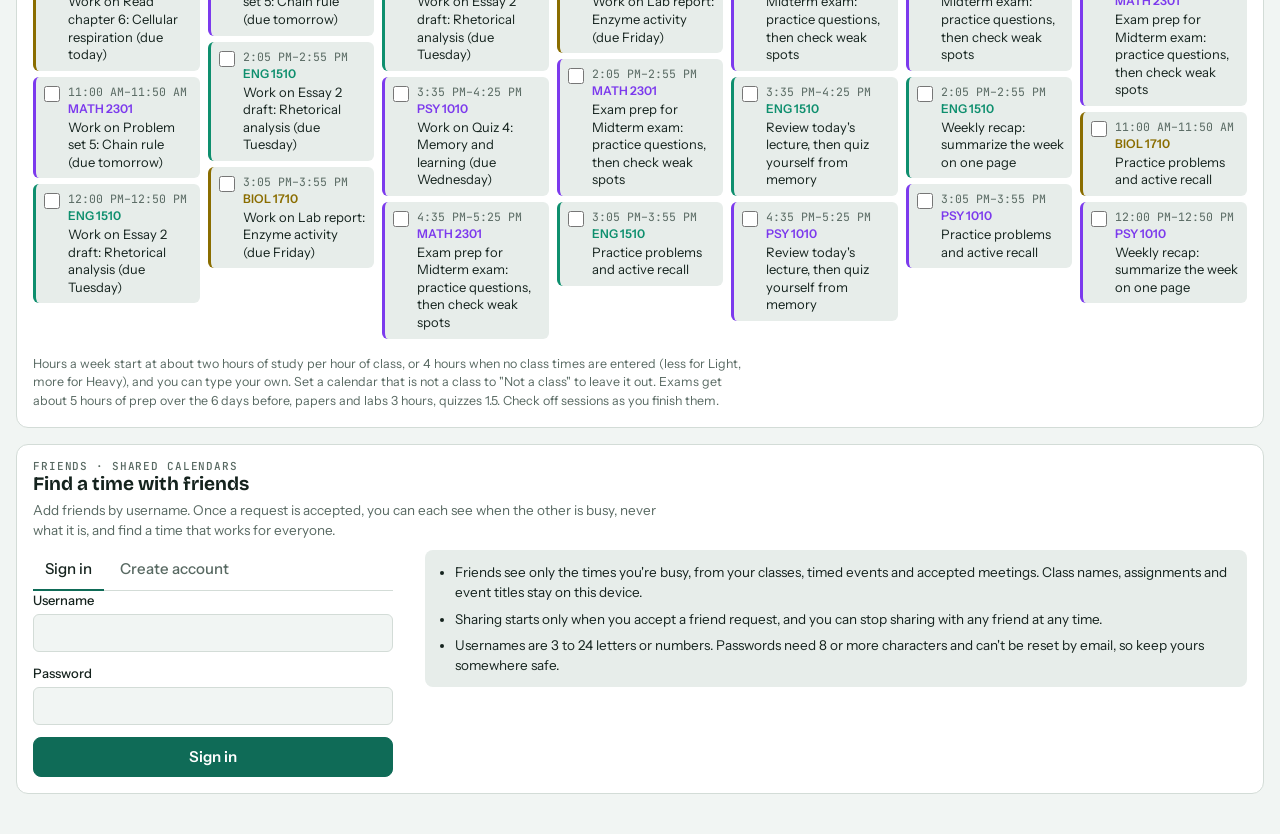
==== commit f00fe26f: "Let the assistant prepare friend requests and meeting invites on social.html New ai-actions.js/css: " ====
--- a/site/social.html
+++ b/site/social.html
@@ -11,6 +11,7 @@
 <link rel="stylesheet" href="styles.css">
 <link rel="stylesheet" href="plan.css">
 <link rel="stylesheet" href="social.css">
+<link rel="stylesheet" href="ai-actions.css">
 </head>
 <body>
 <div class="wrap">
@@ -328,5 +329,6 @@
 <script src="planner.js"></script>
 <script src="study-plan.js"></script>
 <script src="social.js"></script>
+<script src="ai-actions.js"></script>
 </body>
 </html>
--- a/site/ai-actions.css
+++ b/site/ai-actions.css
@@ -0,0 +1,12 @@
+/* Study Desk: action cards the assistant prepares on social.html. Uses tokens from styles.css. */
+.ai-acts{display:flex;flex-direction:column;gap:8px;margin-top:8px}
+.ai-act{background:var(--surface);border:1px solid var(--line);border-left:3px solid var(--accent);border-radius:8px;padding:9px 11px;display:flex;flex-direction:column;gap:5px;color:var(--ink)}
+.ai-act.bad{border-left-color:var(--late)}
+.ai-act.ok{border-left-color:var(--accent);opacity:.85}
+.ai-act.skipped{opacity:.55}
+.ai-act-k{font:500 10.5px var(--mono);letter-spacing:.08em;text-transform:uppercase;color:var(--muted)}
+.ai-act-t{font-size:13.5px;line-height:1.4}
+.ai-act-w{font-size:12.5px;color:var(--late)}
+.ai-act-b{display:flex;gap:8px;align-items:center}
+.ai-act-ok{font:500 12.5px var(--body);color:var(--accent)}
+.ai-act-skip{font:500 12.5px var(--body);color:var(--muted)}
